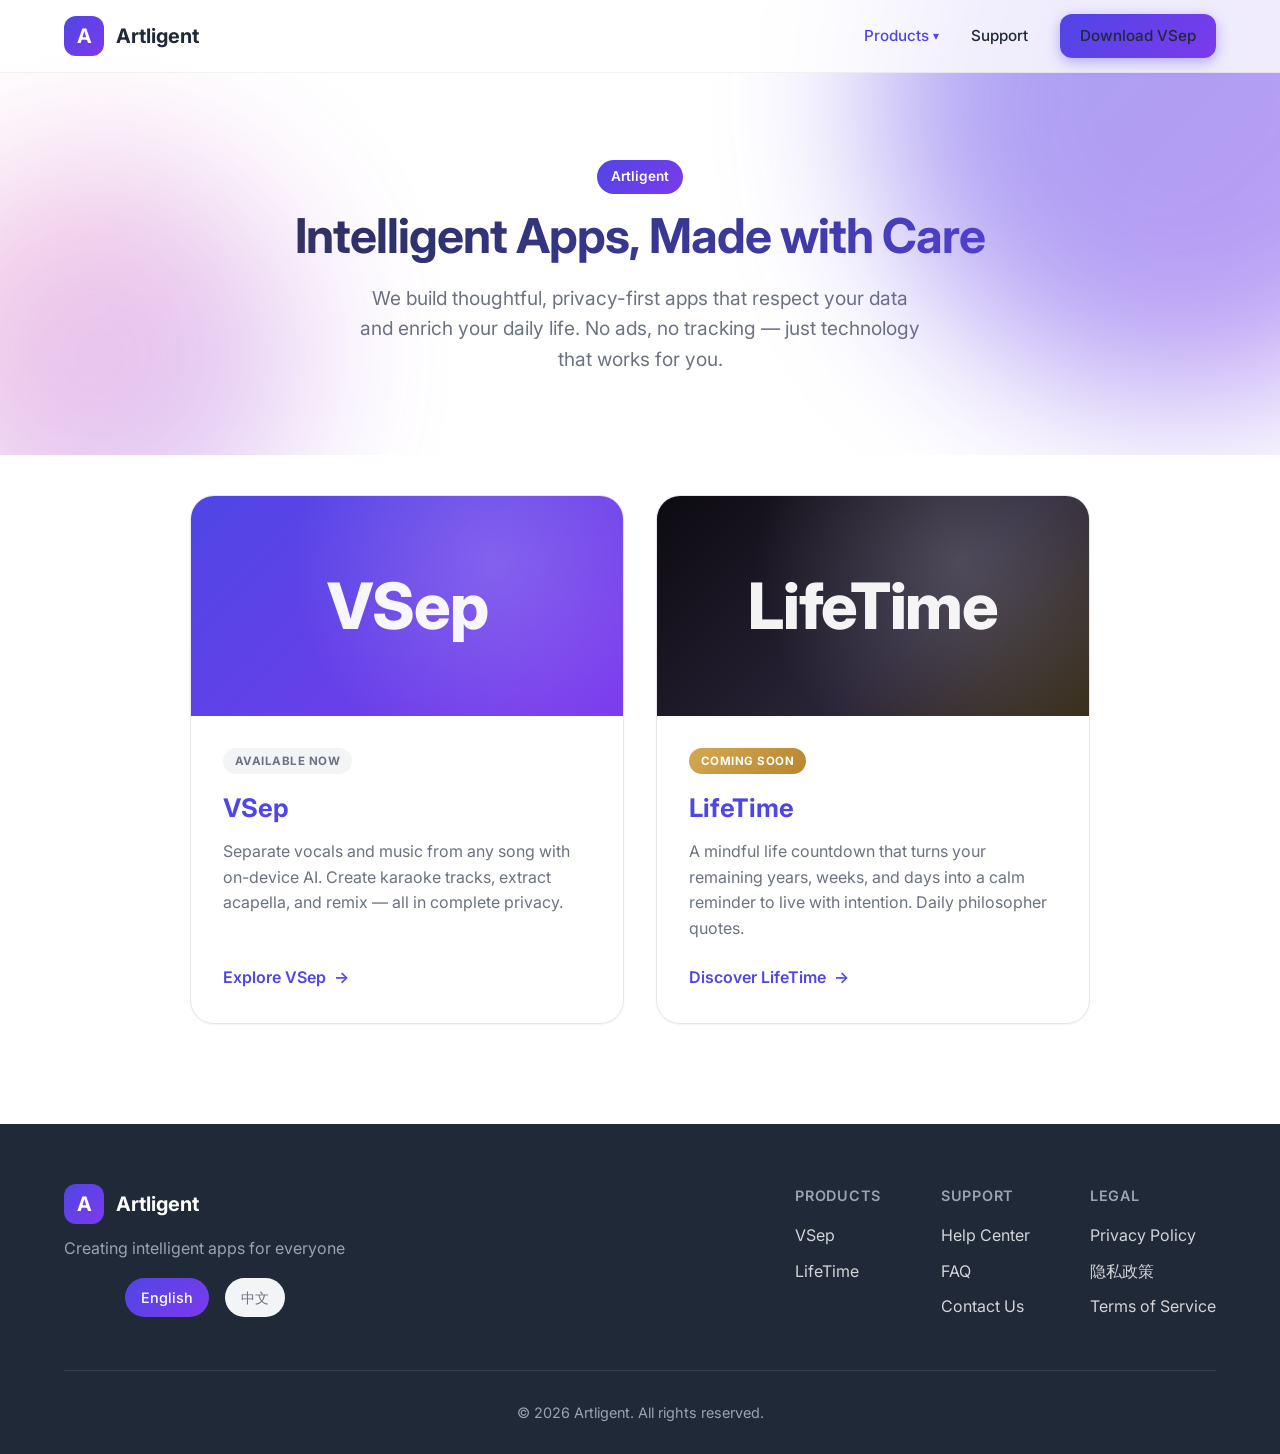
==== index.html @ 1df48ae1 "Initial commit: Artligent marketing site Static bilingual site for artligent.com covering both produ" ====
<!DOCTYPE html>
<html lang="en">
<head>
    <meta charset="UTF-8">
    <meta name="viewport" content="width=device-width, initial-scale=1.0">
    <title>Artligent - AI-Powered Apps</title>
    <meta name="description" content="Artligent creates intelligent, privacy-first apps. Discover VSep (AI vocal separation) and LifeTime (a mindful life countdown).">
    <link rel="stylesheet" href="css/style.css">
    <link rel="preconnect" href="https://fonts.googleapis.com">
    <link rel="preconnect" href="https://fonts.gstatic.com" crossorigin>
    <link href="https://fonts.googleapis.com/css2?family=Inter:wght@400;500;600;700&display=swap" rel="stylesheet">
</head>
<body>
    <header class="header">
        <nav class="nav container">
            <a href="/" class="logo">
                <div class="logo-icon">A</div>
                <span>Artligent</span>
            </a>
            <ul class="nav-links">
                <li class="nav-item-dropdown">
                    <button class="dropdown-toggle active" type="button">
                        Products <span class="caret">▾</span>
                    </button>
                    <div class="dropdown-menu">
                        <a href="/vsep.html" class="dropdown-link">
                            <div class="dropdown-link-icon vsep">V</div>
                            <div class="dropdown-link-text">
                                <span class="dropdown-link-title">VSep <span class="dropdown-tag">Available</span></span>
                                <span class="dropdown-link-desc">Separate vocals &amp; music with AI</span>
                            </div>
                        </a>
                        <a href="/lifetime.html" class="dropdown-link">
                            <div class="dropdown-link-icon lifetime">L</div>
                            <div class="dropdown-link-text">
                                <span class="dropdown-link-title">LifeTime <span class="dropdown-tag soon">Coming Soon</span></span>
                                <span class="dropdown-link-desc">A mindful life countdown</span>
                            </div>
                        </a>
                    </div>
                </li>
                <li><a href="/support.html">Support</a></li>
                <li><a href="https://apps.apple.com/us/app/vsep/id6759715582" class="btn btn-primary">Download VSep</a></li>
            </ul>
            <button class="mobile-menu-btn" aria-label="Toggle menu">
                <span></span>
                <span></span>
                <span></span>
            </button>
        </nav>
    </header>

    <main>
        <!-- Hub Hero -->
        <section class="hub-hero">
            <div class="hero-bg">
                <div class="gradient-orb orb-1"></div>
                <div class="gradient-orb orb-2"></div>
            </div>
            <div class="container">
                <div class="product-badge">Artligent</div>
                <h1>Intelligent Apps, Made with Care</h1>
                <p>We build thoughtful, privacy-first apps that respect your data and enrich your daily life. No ads, no tracking — just technology that works for you.</p>
            </div>
        </section>

        <!-- Products -->
        <section class="products-section">
            <div class="container">
                <div class="products-grid">
                    <!-- VSep -->
                    <a href="/vsep.html" class="product-card">
                        <div class="product-card-visual vsep">
                            <div class="product-card-initial">VSep</div>
                        </div>
                        <div class="product-card-body">
                            <span class="product-card-tag">Available Now</span>
                            <h3>VSep</h3>
                            <p>Separate vocals and music from any song with on-device AI. Create karaoke tracks, extract acapella, and remix — all in complete privacy.</p>
                            <span class="product-card-link">
                                Explore VSep <span class="arrow">→</span>
                            </span>
                        </div>
                    </a>

                    <!-- LifeTime -->
                    <a href="/lifetime.html" class="product-card">
                        <div class="product-card-visual lifetime">
                            <div class="product-card-initial">LifeTime</div>
                        </div>
                        <div class="product-card-body">
                            <span class="product-card-tag soon">Coming Soon</span>
                            <h3>LifeTime</h3>
                            <p>A mindful life countdown that turns your remaining years, weeks, and days into a calm reminder to live with intention. Daily philosopher quotes.</p>
                            <span class="product-card-link">
                                Discover LifeTime <span class="arrow">→</span>
                            </span>
                        </div>
                    </a>
                </div>
            </div>
        </section>
    </main>

    <footer class="footer">
        <div class="container">
            <div class="footer-content">
                <div class="footer-brand">
                    <a href="/" class="logo">
                        <div class="logo-icon">A</div>
                        <span>Artligent</span>
                    </a>
                    <p>Creating intelligent apps for everyone</p>
                    <div class="lang-switcher">
                        <a href="/" class="active">English</a>
                        <a href="/index-cn.html">中文</a>
                    </div>
                </div>
                <div class="footer-links">
                    <div class="footer-col">
                        <h4>Products</h4>
                        <ul>
                            <li><a href="/vsep.html">VSep</a></li>
                            <li><a href="/lifetime.html">LifeTime</a></li>
                        </ul>
                    </div>
                    <div class="footer-col">
                        <h4>Support</h4>
                        <ul>
                            <li><a href="/support.html">Help Center</a></li>
                            <li><a href="/support.html#faq">FAQ</a></li>
                            <li><a href="/support.html#contact">Contact Us</a></li>
                        </ul>
                    </div>
                    <div class="footer-col">
                        <h4>Legal</h4>
                        <ul>
                            <li><a href="/privacy.html">Privacy Policy</a></li>
                            <li><a href="/privacy-cn.html">隐私政策</a></li>
                            <li><a href="/terms.html">Terms of Service</a></li>
                        </ul>
                    </div>
                </div>
            </div>
            <div class="footer-bottom">
                <p>&copy; 2026 Artligent. All rights reserved.</p>
            </div>
        </div>
    </footer>

    <script src="js/main.js"></script>
</body>
</html>
---- css/style.css ----
/* CSS Variables */
:root {
    --primary: #4F46E5;
    --primary-dark: #4338CA;
    --secondary: #7C3AED;
    --accent: #EC4899;
    --text: #1F2937;
    --text-light: #6B7280;
    --text-muted: #9CA3AF;
    --bg: #FFFFFF;
    --bg-light: #F9FAFB;
    --bg-dark: #F3F4F6;
    --border: #E5E7EB;
    --shadow-sm: 0 1px 2px 0 rgb(0 0 0 / 0.05);
    --shadow: 0 4px 6px -1px rgb(0 0 0 / 0.1), 0 2px 4px -2px rgb(0 0 0 / 0.1);
    --shadow-lg: 0 10px 15px -3px rgb(0 0 0 / 0.1), 0 4px 6px -4px rgb(0 0 0 / 0.1);
    --shadow-xl: 0 20px 25px -5px rgb(0 0 0 / 0.1), 0 8px 10px -6px rgb(0 0 0 / 0.1);
    --radius: 12px;
    --radius-lg: 16px;
    --radius-xl: 24px;
    --max-width: 1200px;
}

/* Reset & Base */
*, *::before, *::after {
    box-sizing: border-box;
    margin: 0;
    padding: 0;
}

html {
    scroll-behavior: smooth;
}

body {
    font-family: 'Inter', -apple-system, BlinkMacSystemFont, 'Segoe UI', Roboto, sans-serif;
    font-size: 16px;
    line-height: 1.6;
    color: var(--text);
    background: var(--bg);
    -webkit-font-smoothing: antialiased;
}

a {
    color: var(--primary);
    text-decoration: none;
    transition: color 0.2s;
}

a:hover {
    color: var(--primary-dark);
}

img {
    max-width: 100%;
    height: auto;
}

/* Container */
.container {
    max-width: var(--max-width);
    margin: 0 auto;
    padding: 0 24px;
}

/* Header */
.header {
    position: fixed;
    top: 0;
    left: 0;
    right: 0;
    z-index: 100;
    background: rgba(255, 255, 255, 0.8);
    backdrop-filter: blur(12px);
    -webkit-backdrop-filter: blur(12px);
    border-bottom: 1px solid rgba(0, 0, 0, 0.05);
}

.nav {
    display: flex;
    align-items: center;
    justify-content: space-between;
    height: 72px;
}

.logo {
    display: flex;
    align-items: center;
    gap: 12px;
    font-weight: 700;
    font-size: 1.25rem;
    color: var(--text);
}

.logo:hover {
    color: var(--text);
}

.logo-icon {
    width: 40px;
    height: 40px;
    background: linear-gradient(135deg, var(--primary) 0%, var(--secondary) 100%);
    color: white;
    border-radius: var(--radius);
    display: flex;
    align-items: center;
    justify-content: center;
    font-size: 1.25rem;
    font-weight: 700;
}

.nav-links {
    display: flex;
    align-items: center;
    gap: 32px;
    list-style: none;
}

.nav-links a {
    color: var(--text);
    font-weight: 500;
    font-size: 0.95rem;
}

.nav-links a:hover {
    color: var(--primary);
}

.nav-links a.active {
    color: var(--primary);
}

/* Mobile Menu Button */
.mobile-menu-btn {
    display: none;
    flex-direction: column;
    gap: 5px;
    background: none;
    border: none;
    cursor: pointer;
    padding: 8px;
}

.mobile-menu-btn span {
    width: 24px;
    height: 2px;
    background: var(--text);
    transition: all 0.3s;
}

/* Buttons */
.btn {
    display: inline-flex;
    align-items: center;
    justify-content: center;
    gap: 8px;
    padding: 10px 20px;
    font-size: 0.95rem;
    font-weight: 600;
    border-radius: var(--radius);
    border: none;
    cursor: pointer;
    transition: all 0.2s;
    text-decoration: none;
}

.btn-primary {
    background: linear-gradient(135deg, var(--primary) 0%, var(--secondary) 100%);
    color: white;
    box-shadow: 0 4px 14px rgba(79, 70, 229, 0.4);
}

.btn-primary:hover {
    transform: translateY(-1px);
    box-shadow: 0 6px 20px rgba(79, 70, 229, 0.5);
    color: white;
}

.btn-secondary {
    background: var(--bg-dark);
    color: var(--text);
}

.btn-secondary:hover {
    background: var(--border);
    color: var(--text);
}

.btn-large {
    padding: 14px 28px;
    font-size: 1rem;
}

.btn .icon {
    width: 20px;
    height: 20px;
}

/* Hero Section */
.hero {
    position: relative;
    padding: 140px 0 100px;
    overflow: hidden;
}

.hero-bg {
    position: absolute;
    inset: 0;
    pointer-events: none;
    overflow: hidden;
}

.gradient-orb {
    position: absolute;
    border-radius: 50%;
    filter: blur(80px);
    opacity: 0.5;
}

.orb-1 {
    width: 600px;
    height: 600px;
    background: linear-gradient(135deg, var(--primary) 0%, var(--secondary) 100%);
    top: -200px;
    right: -200px;
}

.orb-2 {
    width: 400px;
    height: 400px;
    background: linear-gradient(135deg, var(--accent) 0%, var(--secondary) 100%);
    bottom: -100px;
    left: -100px;
    opacity: 0.3;
}

.hero-content {
    display: grid;
    grid-template-columns: 1fr 1fr;
    gap: 60px;
    align-items: center;
}

.hero-text h1 {
    font-size: 3rem;
    font-weight: 700;
    line-height: 1.1;
    letter-spacing: -0.02em;
    margin-bottom: 24px;
    background: linear-gradient(135deg, var(--text) 0%, var(--primary) 100%);
    -webkit-background-clip: text;
    -webkit-text-fill-color: transparent;
    background-clip: text;
}

.product-badge {
    display: inline-block;
    padding: 6px 14px;
    background: linear-gradient(135deg, var(--primary) 0%, var(--secondary) 100%);
    color: white;
    border-radius: 100px;
    font-size: 0.85rem;
    font-weight: 600;
    margin-bottom: 16px;
}

.coming-soon {
    padding: 100px 0;
    background: var(--bg-light);
    text-align: center;
}

.coming-soon-content {
    max-width: 500px;
    margin: 0 auto;
    color: var(--text-light);
}

.hero-subtitle {
    font-size: 1.25rem;
    color: var(--text-light);
    margin-bottom: 32px;
    max-width: 480px;
}

.hero-buttons {
    display: flex;
    gap: 16px;
    margin-bottom: 32px;
    flex-wrap: wrap;
}

.hero-badges {
    display: flex;
    gap: 12px;
    flex-wrap: wrap;
}

.badge {
    padding: 6px 14px;
    background: var(--bg-dark);
    border-radius: 100px;
    font-size: 0.85rem;
    font-weight: 500;
    color: var(--text-light);
}

/* Phone Mockup */
.hero-visual {
    display: flex;
    justify-content: center;
}

.phone-mockup {
    width: 280px;
    height: 560px;
    background: linear-gradient(145deg, #1a1a2e 0%, #16213e 100%);
    border-radius: 40px;
    padding: 12px;
    box-shadow: var(--shadow-xl), 0 0 0 1px rgba(255, 255, 255, 0.1) inset;
}

.phone-screen {
    width: 100%;
    height: 100%;
    background: linear-gradient(180deg, #4F46E5 0%, #7C3AED 50%, #1a1a2e 50%, #16213e 100%);
    border-radius: 32px;
    display: flex;
    flex-direction: column;
    align-items: center;
    justify-content: center;
    gap: 24px;
    position: relative;
    overflow: hidden;
}

.waveform-demo {
    display: flex;
    align-items: center;
    gap: 8px;
}

.wave-bar {
    width: 16px;
    background: white;
    border-radius: 8px;
    animation: wave 1.2s ease-in-out infinite;
}

.waveform-demo .wave-bar:nth-child(1) { height: 60px; animation-delay: 0s; }
.waveform-demo .wave-bar:nth-child(2) { height: 90px; animation-delay: 0.1s; }
.waveform-demo .wave-bar:nth-child(3) { height: 120px; animation-delay: 0.2s; }
.waveform-demo .wave-bar:nth-child(4) { height: 150px; animation-delay: 0.3s; }
.waveform-demo .wave-bar:nth-child(5) { height: 120px; animation-delay: 0.4s; }
.waveform-demo .wave-bar:nth-child(6) { height: 90px; animation-delay: 0.5s; }
.waveform-demo .wave-bar:nth-child(7) { height: 60px; animation-delay: 0.6s; }

.waveform-demo.secondary .wave-bar {
    background: var(--accent);
}

.waveform-demo.secondary .wave-bar:nth-child(1) { height: 50px; }
.waveform-demo.secondary .wave-bar:nth-child(2) { height: 75px; }
.waveform-demo.secondary .wave-bar:nth-child(3) { height: 100px; }
.waveform-demo.secondary .wave-bar:nth-child(4) { height: 125px; }
.waveform-demo.secondary .wave-bar:nth-child(5) { height: 100px; }
.waveform-demo.secondary .wave-bar:nth-child(6) { height: 75px; }
.waveform-demo.secondary .wave-bar:nth-child(7) { height: 50px; }

@keyframes wave {
    0%, 100% { transform: scaleY(1); }
    50% { transform: scaleY(0.8); }
}

.separator-line {
    width: 120px;
    height: 2px;
    background: rgba(255, 255, 255, 0.3);
    border-radius: 1px;
}

/* Section Headers */
.section-header {
    text-align: center;
    max-width: 600px;
    margin: 0 auto 60px;
}

.section-header h2 {
    font-size: 2.5rem;
    font-weight: 700;
    margin-bottom: 16px;
}

.section-header p {
    font-size: 1.125rem;
    color: var(--text-light);
}

/* Features Section */
.features {
    padding: 100px 0;
    background: var(--bg-light);
}

.features-grid {
    display: grid;
    grid-template-columns: repeat(3, 1fr);
    gap: 24px;
}

.feature-card {
    background: white;
    padding: 32px;
    border-radius: var(--radius-lg);
    box-shadow: var(--shadow-sm);
    transition: all 0.3s;
}

.feature-card:hover {
    transform: translateY(-4px);
    box-shadow: var(--shadow-lg);
}

.feature-icon {
    width: 56px;
    height: 56px;
    background: linear-gradient(135deg, var(--primary) 0%, var(--secondary) 100%);
    border-radius: var(--radius);
    display: flex;
    align-items: center;
    justify-content: center;
    margin-bottom: 20px;
}

.feature-icon svg {
    width: 28px;
    height: 28px;
    color: white;
}

.feature-card h3 {
    font-size: 1.25rem;
    font-weight: 600;
    margin-bottom: 12px;
}

.feature-card p {
    color: var(--text-light);
    font-size: 0.95rem;
}

/* How It Works */
.how-it-works {
    padding: 100px 0;
}

.steps {
    display: flex;
    align-items: center;
    justify-content: center;
    gap: 40px;
}

.step {
    text-align: center;
    max-width: 280px;
}

.step-number {
    width: 64px;
    height: 64px;
    background: linear-gradient(135deg, var(--primary) 0%, var(--secondary) 100%);
    color: white;
    border-radius: 50%;
    display: flex;
    align-items: center;
    justify-content: center;
    font-size: 1.5rem;
    font-weight: 700;
    margin: 0 auto 20px;
}

.step h3 {
    font-size: 1.25rem;
    font-weight: 600;
    margin-bottom: 12px;
}

.step p {
    color: var(--text-light);
}

.step-arrow {
    font-size: 2rem;
    color: var(--border);
    font-weight: 300;
}

/* Use Cases */
.use-cases {
    padding: 100px 0;
    background: var(--bg-light);
}

.use-cases-grid {
    display: grid;
    grid-template-columns: repeat(4, 1fr);
    gap: 24px;
}

.use-case {
    background: white;
    padding: 28px;
    border-radius: var(--radius-lg);
    box-shadow: var(--shadow-sm);
}

.use-case h4 {
    font-size: 1.1rem;
    font-weight: 600;
    margin-bottom: 12px;
}

.use-case p {
    color: var(--text-light);
    font-size: 0.9rem;
}

/* CTA Section */
.cta {
    padding: 100px 0;
    background: linear-gradient(135deg, var(--primary) 0%, var(--secondary) 100%);
    color: white;
    text-align: center;
}

.cta-content {
    max-width: 600px;
    margin: 0 auto;
}

.cta h2 {
    font-size: 2.5rem;
    font-weight: 700;
    margin-bottom: 16px;
}

.cta p {
    font-size: 1.125rem;
    opacity: 0.9;
    margin-bottom: 32px;
}

.cta .btn-primary {
    background: white;
    color: var(--primary);
    box-shadow: 0 4px 14px rgba(0, 0, 0, 0.2);
}

.cta .btn-primary:hover {
    background: var(--bg-light);
    color: var(--primary-dark);
}

/* Footer */
.footer {
    background: var(--text);
    color: white;
    padding: 60px 0 30px;
}

.footer-content {
    display: flex;
    justify-content: space-between;
    margin-bottom: 40px;
}

.footer-brand .logo {
    color: white;
    margin-bottom: 12px;
}

.footer-brand p {
    color: var(--text-muted);
}

.footer-links {
    display: flex;
    gap: 60px;
}

.footer-col h4 {
    font-size: 0.9rem;
    font-weight: 600;
    text-transform: uppercase;
    letter-spacing: 0.05em;
    margin-bottom: 16px;
    color: var(--text-muted);
}

.footer-col ul {
    list-style: none;
}

.footer-col li {
    margin-bottom: 10px;
}

.footer-col a {
    color: white;
    opacity: 0.8;
    transition: opacity 0.2s;
}

.footer-col a:hover {
    opacity: 1;
    color: white;
}

.footer-bottom {
    padding-top: 30px;
    border-top: 1px solid rgba(255, 255, 255, 0.1);
    text-align: center;
    color: var(--text-muted);
    font-size: 0.9rem;
}

/* Page Header */
.page-header {
    padding: 120px 0 60px;
    background: var(--bg-light);
    text-align: center;
}

.page-header h1 {
    font-size: 2.5rem;
    font-weight: 700;
    margin-bottom: 12px;
}

.page-header p {
    color: var(--text-light);
}

/* Support Section */
.support-section {
    padding: 60px 0 100px;
}

.support-grid {
    display: grid;
    grid-template-columns: 240px 1fr;
    gap: 60px;
}

.support-nav {
    position: sticky;
    top: 100px;
}

.support-nav-item {
    display: block;
    padding: 12px 16px;
    border-radius: var(--radius);
    color: var(--text);
    font-weight: 500;
    margin-bottom: 8px;
}

.support-nav-item:hover {
    background: var(--bg-light);
    color: var(--primary);
}

.support-nav-item.active {
    background: linear-gradient(135deg, var(--primary) 0%, var(--secondary) 100%);
    color: white;
}

.support-content h2 {
    font-size: 1.75rem;
    font-weight: 700;
    margin-bottom: 24px;
    padding-top: 20px;
}

.support-block {
    margin-bottom: 60px;
}

/* FAQ */
.faq-list {
    display: flex;
    flex-direction: column;
    gap: 16px;
}

.faq-item {
    background: white;
    border: 1px solid var(--border);
    border-radius: var(--radius-lg);
    overflow: hidden;
}

.faq-question {
    width: 100%;
    padding: 20px 24px;
    display: flex;
    align-items: center;
    justify-content: space-between;
    background: none;
    border: none;
    font-size: 1rem;
    font-weight: 600;
    cursor: pointer;
    text-align: left;
}

.faq-icon {
    width: 20px;
    height: 20px;
    transition: transform 0.3s;
    flex-shrink: 0;
}

.faq-item.active .faq-icon {
    transform: rotate(180deg);
}

.faq-answer {
    max-height: 0;
    overflow: hidden;
    transition: max-height 0.3s ease-out;
}

.faq-item.active .faq-answer {
    max-height: 500px;
}

.faq-answer p {
    padding: 0 24px 20px;
    color: var(--text-light);
}

/* Troubleshooting */
.troubleshooting-list {
    display: flex;
    flex-direction: column;
    gap: 24px;
}

.troubleshooting-item {
    background: white;
    padding: 24px;
    border-radius: var(--radius-lg);
    border: 1px solid var(--border);
}

.troubleshooting-item h4 {
    font-size: 1.1rem;
    font-weight: 600;
    margin-bottom: 16px;
}

.troubleshooting-item ul {
    margin-left: 20px;
    color: var(--text-light);
}

.troubleshooting-item li {
    margin-bottom: 8px;
}

/* Contact */
.contact-options {
    display: grid;
    grid-template-columns: repeat(3, 1fr);
    gap: 24px;
    margin-bottom: 40px;
}

.contact-card {
    background: white;
    padding: 32px;
    border-radius: var(--radius-lg);
    border: 1px solid var(--border);
    text-align: center;
}

.contact-icon {
    font-size: 2.5rem;
    margin-bottom: 16px;
}

.contact-card h4 {
    font-size: 1.1rem;
    font-weight: 600;
    margin-bottom: 8px;
}

.contact-card p {
    color: var(--text-light);
    font-size: 0.9rem;
    margin-bottom: 16px;
}

.contact-card a {
    font-weight: 600;
}

.response-time {
    background: var(--bg-light);
    padding: 20px;
    border-radius: var(--radius);
    text-align: center;
}

/* Legal Content */
.legal-content {
    padding: 60px 0 100px;
}

.legal-document {
    max-width: 800px;
    margin: 0 auto;
}

.legal-intro {
    font-size: 1.125rem;
    color: var(--text-light);
    margin-bottom: 40px;
}

.legal-document h2 {
    font-size: 1.5rem;
    font-weight: 700;
    margin: 40px 0 20px;
}

.legal-document p {
    margin-bottom: 16px;
    color: var(--text-light);
}

.legal-document ul {
    margin: 20px 0;
    padding-left: 24px;
    color: var(--text-light);
}

.legal-document li {
    margin-bottom: 12px;
}

.legal-document strong {
    color: var(--text);
}

.legal-footer {
    margin-top: 60px;
    padding-top: 40px;
    border-top: 1px solid var(--border);
    text-align: center;
}

/* Responsive Design */
@media (max-width: 1024px) {
    .features-grid {
        grid-template-columns: repeat(2, 1fr);
    }

    .use-cases-grid {
        grid-template-columns: repeat(2, 1fr);
    }
}

@media (max-width: 768px) {
    .nav-links {
        display: none;
    }

    .mobile-menu-btn {
        display: flex;
    }

    .hero-content {
        grid-template-columns: 1fr;
        text-align: center;
    }

    .hero-text h1 {
        font-size: 2.5rem;
    }

    .hero-subtitle {
        margin-left: auto;
        margin-right: auto;
    }

    .hero-buttons {
        justify-content: center;
    }

    .hero-badges {
        justify-content: center;
    }

    .features-grid {
        grid-template-columns: 1fr;
    }

    .steps {
        flex-direction: column;
    }

    .step-arrow {
        transform: rotate(90deg);
    }

    .use-cases-grid {
        grid-template-columns: 1fr;
    }

    .contact-options {
        grid-template-columns: 1fr;
    }

    .support-grid {
        grid-template-columns: 1fr;
    }

    .support-nav {
        position: static;
        display: flex;
        gap: 12px;
        overflow-x: auto;
        padding-bottom: 12px;
    }

    .support-nav-item {
        white-space: nowrap;
        margin-bottom: 0;
    }

    .footer-content {
        flex-direction: column;
        gap: 40px;
    }

    .footer-links {
        flex-direction: column;
        gap: 32px;
    }
}

@media (max-width: 480px) {
    .hero-text h1 {
        font-size: 2rem;
    }

    .hero-subtitle {
        font-size: 1rem;
    }

    .section-header h2 {
        font-size: 1.75rem;
    }

    .cta h2 {
        font-size: 1.75rem;
    }

    .phone-mockup {
        width: 220px;
        height: 440px;
    }
}

/* Language Switcher */
.lang-switcher {
    display: flex;
    gap: 16px;
    justify-content: center;
    margin-top: 16px;
}

.lang-switcher a {
    padding: 8px 16px;
    border-radius: 100px;
    font-size: 0.9rem;
    font-weight: 500;
    color: var(--text-light);
    background: var(--bg-dark);
    transition: all 0.2s;
}

.lang-switcher a:hover {
    color: var(--text);
    background: var(--border);
}

.lang-switcher a.active {
    color: white;
    background: linear-gradient(135deg, var(--primary) 0%, var(--secondary) 100%);
}

/* ===== Products Dropdown (nav) ===== */
.nav-item-dropdown {
    position: relative;
}

.dropdown-toggle {
    display: inline-flex;
    align-items: center;
    gap: 4px;
    color: var(--text);
    font-weight: 500;
    font-size: 0.95rem;
    cursor: pointer;
    background: none;
    border: none;
    padding: 0;
    font-family: inherit;
}

.dropdown-toggle:hover {
    color: var(--primary);
}

.dropdown-toggle.active {
    color: var(--primary);
}

.dropdown-toggle .caret {
    transition: transform 0.2s;
    font-size: 0.75rem;
}

.nav-item-dropdown.open .dropdown-toggle .caret {
    transform: rotate(180deg);
}

.dropdown-menu {
    position: absolute;
    top: calc(100% + 12px);
    left: 50%;
    transform: translateX(-50%) translateY(-6px);
    min-width: 240px;
    background: white;
    border-radius: var(--radius-lg);
    box-shadow: var(--shadow-xl);
    border: 1px solid var(--border);
    padding: 8px;
    opacity: 0;
    visibility: hidden;
    transition: opacity 0.2s, transform 0.2s, visibility 0.2s;
    z-index: 200;
}

.nav-item-dropdown.open .dropdown-menu {
    opacity: 1;
    visibility: visible;
    transform: translateX(-50%) translateY(0);
}

.dropdown-link {
    display: flex;
    align-items: flex-start;
    gap: 12px;
    padding: 12px;
    border-radius: var(--radius);
    color: var(--text);
    transition: background 0.2s;
}

.dropdown-link:hover {
    background: var(--bg-light);
    color: var(--text);
}

.dropdown-link-icon {
    width: 36px;
    height: 36px;
    border-radius: 9px;
    display: flex;
    align-items: center;
    justify-content: center;
    color: white;
    font-weight: 700;
    flex-shrink: 0;
    font-size: 1rem;
}

.dropdown-link-icon.vsep {
    background: linear-gradient(135deg, var(--primary) 0%, var(--secondary) 100%);
}

.dropdown-link-icon.lifetime {
    background: linear-gradient(135deg, #2a2438 0%, #d4a853 100%);
}

.dropdown-link-text {
    display: flex;
    flex-direction: column;
    gap: 2px;
}

.dropdown-link-title {
    font-weight: 600;
    font-size: 0.95rem;
    display: flex;
    align-items: center;
    gap: 8px;
}

.dropdown-link-desc {
    font-size: 0.82rem;
    color: var(--text-light);
    font-weight: 400;
}

.dropdown-tag {
    font-size: 0.65rem;
    font-weight: 700;
    text-transform: uppercase;
    letter-spacing: 0.04em;
    padding: 2px 7px;
    border-radius: 100px;
    background: var(--bg-dark);
    color: var(--text-light);
}

.dropdown-tag.soon {
    background: linear-gradient(135deg, #d4a853 0%, #b8862e 100%);
    color: white;
}

/* ===== Products Hub ===== */
.hub-hero {
    position: relative;
    padding: 160px 0 80px;
    overflow: hidden;
    text-align: center;
}

.hub-hero h1 {
    font-size: 3rem;
    font-weight: 700;
    line-height: 1.1;
    letter-spacing: -0.02em;
    margin-bottom: 20px;
    background: linear-gradient(135deg, var(--text) 0%, var(--primary) 100%);
    -webkit-background-clip: text;
    -webkit-text-fill-color: transparent;
    background-clip: text;
}

.hub-hero p {
    font-size: 1.2rem;
    color: var(--text-light);
    max-width: 560px;
    margin: 0 auto;
}

.products-section {
    padding: 40px 0 100px;
}

.products-grid {
    display: grid;
    grid-template-columns: repeat(2, 1fr);
    gap: 32px;
    max-width: 900px;
    margin: 0 auto;
}

.product-card {
    position: relative;
    display: flex;
    flex-direction: column;
    background: white;
    border-radius: var(--radius-xl);
    box-shadow: var(--shadow-sm);
    border: 1px solid var(--border);
    overflow: hidden;
    transition: all 0.3s;
}

.product-card:hover {
    transform: translateY(-6px);
    box-shadow: var(--shadow-xl);
}

.product-card-visual {
    height: 220px;
    display: flex;
    align-items: center;
    justify-content: center;
    position: relative;
    overflow: hidden;
}

.product-card-visual.vsep {
    background: linear-gradient(135deg, var(--primary) 0%, var(--secondary) 100%);
}

.product-card-visual.lifetime {
    background: linear-gradient(135deg, #0c0a12 0%, #2a2438 60%, #3a2f1a 100%);
}

.product-card-visual::before {
    content: '';
    position: absolute;
    inset: 0;
    background: radial-gradient(circle at 70% 30%, rgba(255,255,255,0.18), transparent 60%);
}

.product-card-initial {
    font-size: 4rem;
    font-weight: 800;
    color: rgba(255, 255, 255, 0.95);
    letter-spacing: -0.02em;
    position: relative;
    z-index: 1;
}

.product-card-body {
    padding: 32px;
    flex: 1;
    display: flex;
    flex-direction: column;
}

.product-card-tag {
    display: inline-flex;
    align-items: center;
    gap: 6px;
    padding: 4px 12px;
    border-radius: 100px;
    font-size: 0.72rem;
    font-weight: 700;
    text-transform: uppercase;
    letter-spacing: 0.04em;
    align-self: flex-start;
    margin-bottom: 14px;
    background: var(--bg-dark);
    color: var(--text-light);
}

.product-card-tag.soon {
    background: linear-gradient(135deg, #d4a853 0%, #b8862e 100%);
    color: white;
}

.product-card-body h3 {
    font-size: 1.6rem;
    font-weight: 700;
    margin-bottom: 10px;
}

.product-card-body p {
    color: var(--text-light);
    margin-bottom: 24px;
    flex: 1;
}

.product-card-link {
    display: inline-flex;
    align-items: center;
    gap: 8px;
    font-weight: 600;
    color: var(--primary);
    align-self: flex-start;
}

.product-card-link:hover {
    color: var(--primary-dark);
    gap: 12px;
}

.product-card-link .arrow {
    transition: transform 0.2s;
}

.product-card:hover .product-card-link .arrow {
    transform: translateX(4px);
}

/* ===== LifeTime themed phone mockup ===== */
.phone-screen.lifetime {
    background: linear-gradient(180deg, #0c0a12 0%, #161322 100%);
    justify-content: space-between;
    padding: 40px 0 32px;
}

.countdown-ring {
    width: 170px;
    height: 170px;
    border-radius: 50%;
    position: relative;
    background: conic-gradient(var(--accent-gold, #d4a853) 0deg, var(--accent-gold, #d4a853) 126deg, rgba(255,255,255,0.08) 126deg, rgba(255,255,255,0.08) 360deg);
    display: flex;
    align-items: center;
    justify-content: center;
    box-shadow: 0 0 40px rgba(212, 168, 83, 0.25);
}

.countdown-ring::before {
    content: '';
    position: absolute;
    inset: 14px;
    border-radius: 50%;
    background: #0c0a12;
}

.countdown-ring-inner {
    position: relative;
    z-index: 1;
    text-align: center;
    color: #f2ede4;
}

.countdown-ring-pct {
    font-size: 2.4rem;
    font-weight: 700;
    font-family: 'SF Mono', ui-monospace, Menlo, monospace;
    background: linear-gradient(135deg, #f2ede4 0%, #d4a853 100%);
    -webkit-background-clip: text;
    -webkit-text-fill-color: transparent;
    background-clip: text;
    line-height: 1;
}

.countdown-ring-label {
    font-size: 0.65rem;
    color: #7a7585;
    text-transform: uppercase;
    letter-spacing: 0.1em;
    margin-top: 4px;
}

.quote-preview {
    width: 80%;
    text-align: center;
    color: #7a7585;
    font-size: 0.7rem;
    font-style: italic;
    line-height: 1.5;
}

.quote-preview .quote-mark {
    color: #d4a853;
    font-size: 1rem;
    line-height: 0;
    position: relative;
    top: 3px;
}

/* Coming soon button (non-primary look) */
.btn-coming-soon {
    background: var(--bg-dark);
    color: var(--text-light);
    cursor: default;
    box-shadow: none;
}

.btn-coming-soon:hover {
    transform: none;
    color: var(--text-light);
}

/* Feature cards themed for LifeTime (gold icons) */
.feature-icon.gold {
    background: linear-gradient(135deg, #d4a853 0%, #b8862e 100%);
}

/* CTA variant for LifeTime (dark/gold) */
.cta.lifetime {
    background: linear-gradient(135deg, #0c0a12 0%, #2a2438 100%);
}

.cta.lifetime .btn-primary {
    background: linear-gradient(135deg, #d4a853 0%, #b8862e 100%);
    color: #0c0a12;
}

.cta.lifetime .btn-coming-soon {
    background: rgba(255, 255, 255, 0.08);
    color: rgba(242, 237, 228, 0.7);
}

@media (max-width: 768px) {
    .products-grid {
        grid-template-columns: 1fr;
    }

    .hub-hero h1 {
        font-size: 2.5rem;
    }

    /* Products dropdown behaves as an inline expanding list inside the mobile menu */
    .nav-item-dropdown {
        width: 100%;
    }

    .nav-item-dropdown .dropdown-toggle {
        width: 100%;
        justify-content: center;
    }

    .nav-item-dropdown .dropdown-menu {
        position: static;
        transform: none;
        opacity: 1;
        visibility: visible;
        box-shadow: none;
        border: none;
        padding: 4px 0 4px 12px;
        margin-top: 4px;
        display: none;
    }

    .nav-item-dropdown.open .dropdown-menu {
        display: block;
    }
}

@media (max-width: 480px) {
    .hub-hero h1 {
        font-size: 2rem;
    }

    .product-card-visual {
        height: 180px;
    }

    .countdown-ring {
        width: 140px;
        height: 140px;
    }

    .countdown-ring-pct {
        font-size: 2rem;
    }
}
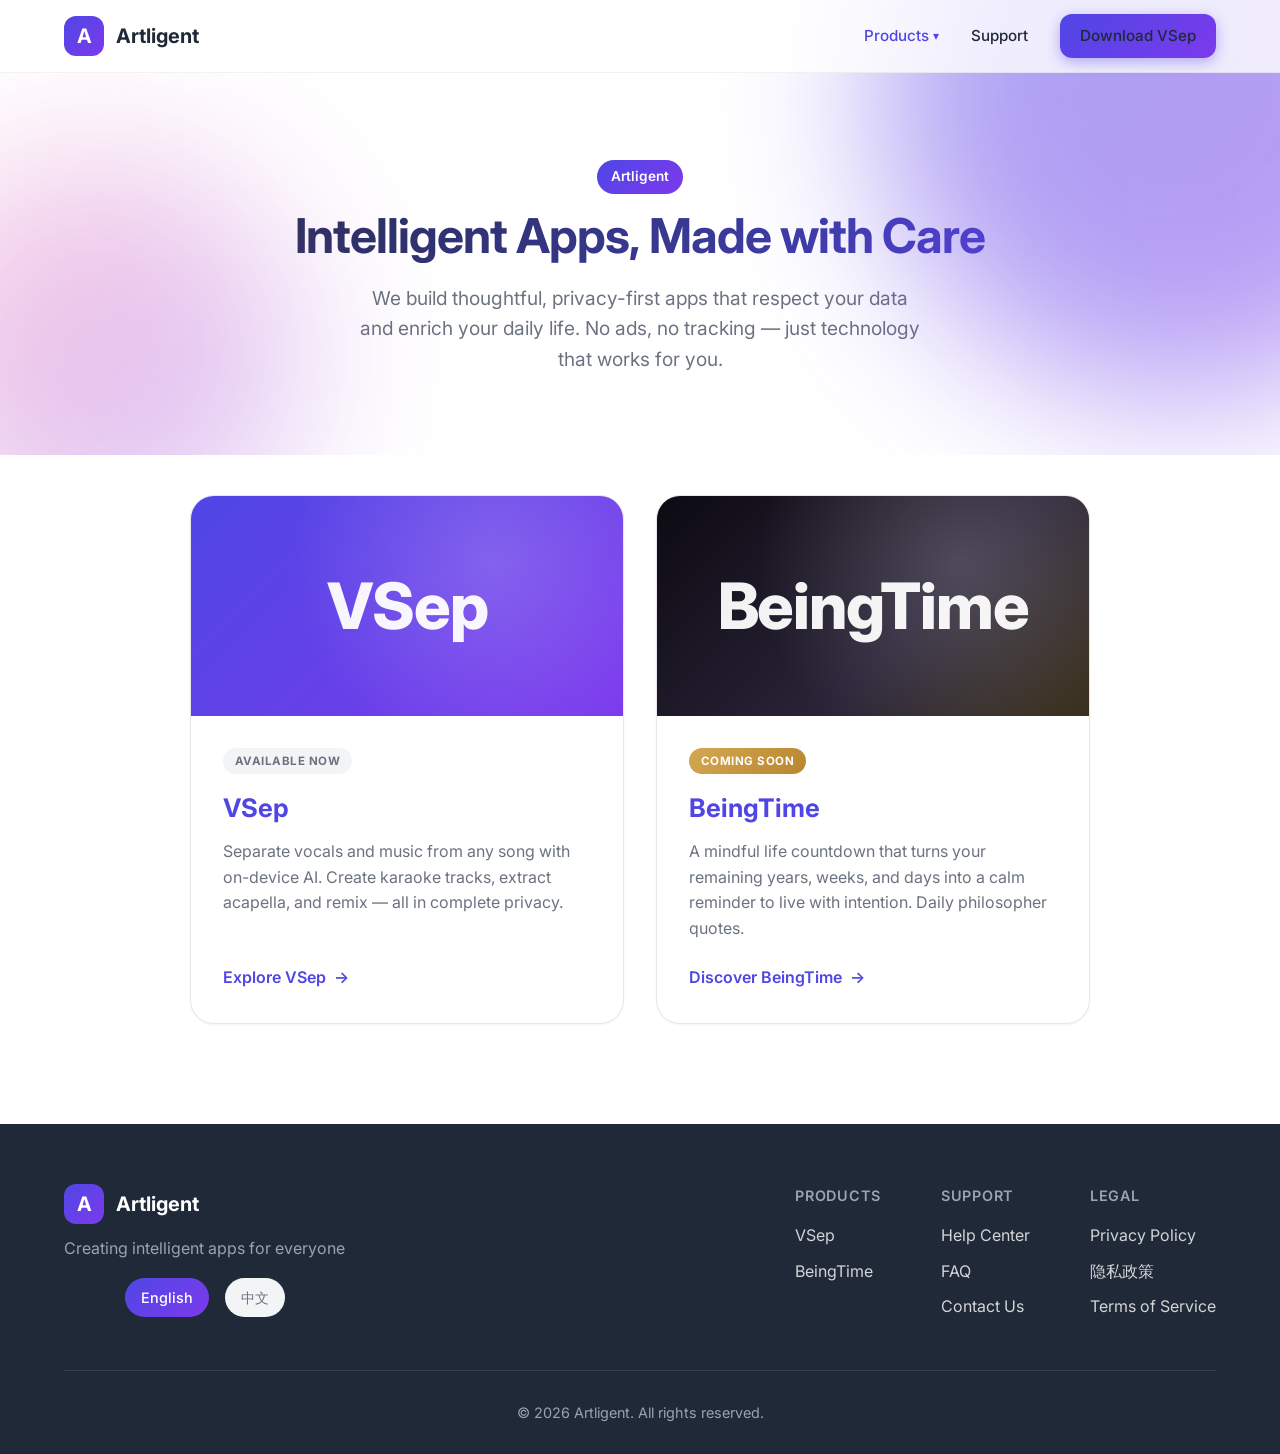
==== commit f57e49aa: "Rebrand LifeTime to BeingTime across the site The iOS app was rebranded to BeingTime in the app repo" ====
--- a/index.html
+++ b/index.html
@@ -4,7 +4,7 @@
     <meta charset="UTF-8">
     <meta name="viewport" content="width=device-width, initial-scale=1.0">
     <title>Artligent - AI-Powered Apps</title>
-    <meta name="description" content="Artligent creates intelligent, privacy-first apps. Discover VSep (AI vocal separation) and LifeTime (a mindful life countdown).">
+    <meta name="description" content="Artligent creates intelligent, privacy-first apps. Discover VSep (AI vocal separation) and BeingTime (a mindful life countdown).">
     <link rel="stylesheet" href="css/style.css">
     <link rel="preconnect" href="https://fonts.googleapis.com">
     <link rel="preconnect" href="https://fonts.gstatic.com" crossorigin>
@@ -30,10 +30,10 @@
                                 <span class="dropdown-link-desc">Separate vocals &amp; music with AI</span>
                             </div>
                         </a>
-                        <a href="/lifetime.html" class="dropdown-link">
-                            <div class="dropdown-link-icon lifetime">L</div>
+                        <a href="/beingtime.html" class="dropdown-link">
+                            <div class="dropdown-link-icon lifetime">B</div>
                             <div class="dropdown-link-text">
-                                <span class="dropdown-link-title">LifeTime <span class="dropdown-tag soon">Coming Soon</span></span>
+                                <span class="dropdown-link-title">BeingTime <span class="dropdown-tag soon">Coming Soon</span></span>
                                 <span class="dropdown-link-desc">A mindful life countdown</span>
                             </div>
                         </a>
@@ -83,17 +83,17 @@
                         </div>
                     </a>
 
-                    <!-- LifeTime -->
-                    <a href="/lifetime.html" class="product-card">
+                    <!-- BeingTime -->
+                    <a href="/beingtime.html" class="product-card">
                         <div class="product-card-visual lifetime">
-                            <div class="product-card-initial">LifeTime</div>
+                            <div class="product-card-initial">BeingTime</div>
                         </div>
                         <div class="product-card-body">
                             <span class="product-card-tag soon">Coming Soon</span>
-                            <h3>LifeTime</h3>
+                            <h3>BeingTime</h3>
                             <p>A mindful life countdown that turns your remaining years, weeks, and days into a calm reminder to live with intention. Daily philosopher quotes.</p>
                             <span class="product-card-link">
-                                Discover LifeTime <span class="arrow">→</span>
+                                Discover BeingTime <span class="arrow">→</span>
                             </span>
                         </div>
                     </a>
@@ -121,7 +121,7 @@
                         <h4>Products</h4>
                         <ul>
                             <li><a href="/vsep.html">VSep</a></li>
-                            <li><a href="/lifetime.html">LifeTime</a></li>
+                            <li><a href="/beingtime.html">BeingTime</a></li>
                         </ul>
                     </div>
                     <div class="footer-col">
